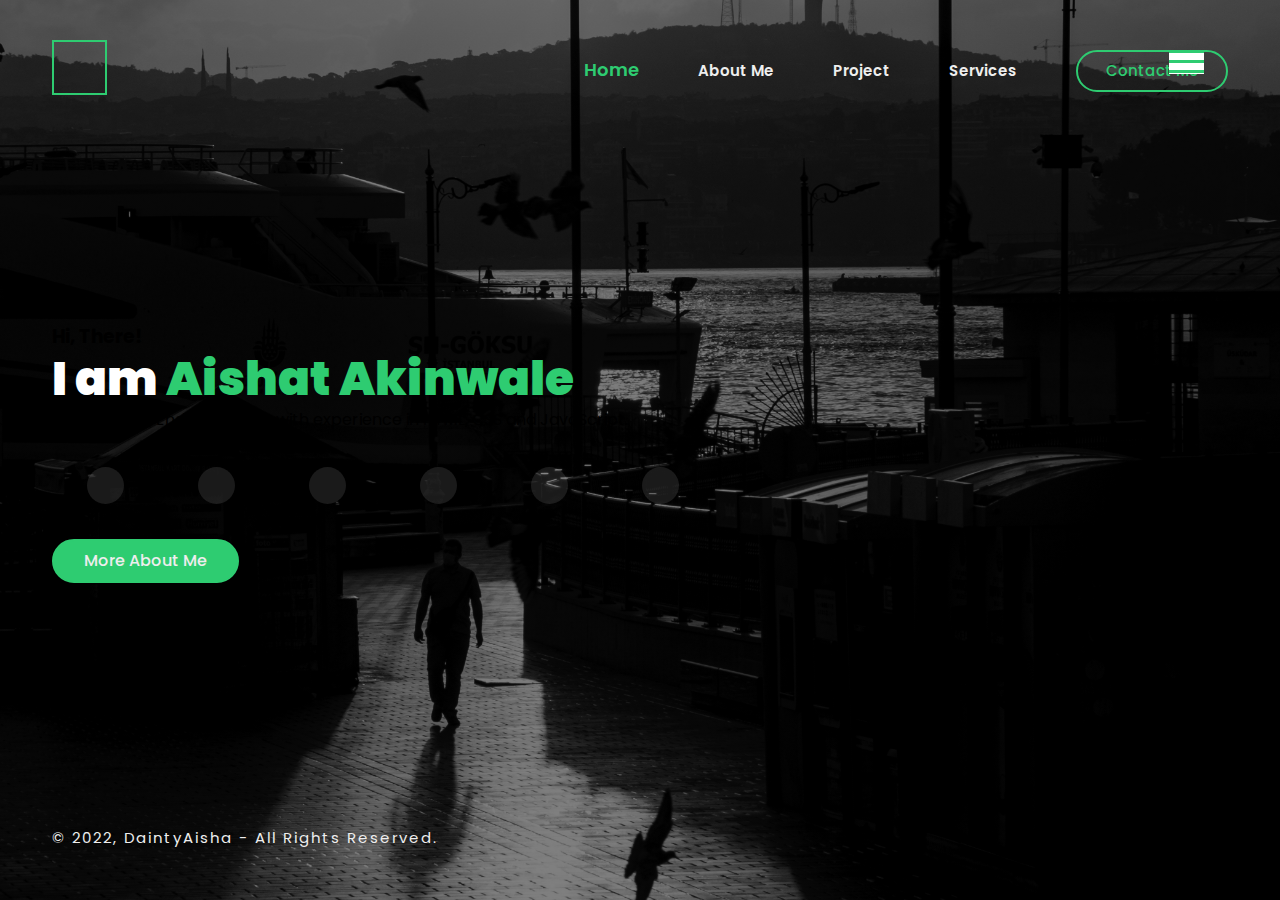
==== index.html @ 30519022 "first commit" ====
<!DOCTYPE html>
<html lang="en">
<head>
    <meta charset="UTF-8">
    <meta http-equiv="X-UA-Compatible" content="IE=edge">
    <meta name="viewport" content="width=device-width, initial-scale=1.0">
    <title>Aisha's Portfolio</title>
    <link rel="stylesheet" href="style.css">
    <link rel="preconnect" href="https://fonts.googleapis.com">
<link rel="preconnect" href="https://fonts.gstatic.com" crossorigin>
<link href="https://fonts.googleapis.com/css2?family=Poppins:wght@100;200;300;400;500;600;700;800;900&display=swap" rel="stylesheet">
<link rel="stylesheet" href="https://cdnjs.cloudflare.com/ajax/libs/font-awesome/6.2.0/css/all.min.css" integrity="sha512-xh6O/CkQoPOWDdYTDqeRdPCVd1SpvCA9XXcUnZS2FmJNp1coAFzvtCN9BmamE+4aHK8yyUHUSCcJHgXloTyT2A==" crossorigin="anonymous" referrerpolicy="no-referrer" />
</head>
<body>
    <!--
       <div>
        <ul id="navbar">
            <li><a class="active" href="index.html">Home</a></li>
            <li><a href="#">About Me</a></li>
            <li><a href="#">Projects</a></li>
            <li><a href="#">Services</a></li>
            <li><a href="#">Contact</a></li>
        </ul>
        
    <footer class="section-p1">
        <div class="col">
            <img class="logo" >
            <h4>Contact</h4>
            <p><stong>Address:</stong> Ibadan, Oyo State, Nigeria</p>
            <p><stong>Phone:</strong>+234 123 4567 000 /(+91)01 2345 6789</p>
            <p><stong>Hours:</stong> 10:00 - 18:00.Mon - Sat</p>
            <div class="follow">
                <h4>Follow Us</h4>
                <div class="icon">
                    <i class="fa-brands fa-facebook-f"></i>
                    <i class="fa-brands fa-twitter"></i>
                    <i class="fa-brands fa-instagram"></i>
                    <i class="fa-brands fa-pinterest-p"></i>
                    <i class="fa-brands fa-youtube"></i>
                </div>
            </div>
        </div>
       
        <div class="copyright">
            <p> &copy; 2022, DaintyAishaPortfolio</p>
        </div>
   </footer>
    -->
       
         
    <section class="hero">
        <div class="main-width">
            <header>
                <div class="logo">
                    <i class="fas fa -e"></i>
                </div>
                <nav>
                    <div class="nav-bar">
                        <span></span>
                        <span></span>
                        <span></span>
                    </div>
                    <ul class="nav-list">
                        <li><a class="active" href="#">Home</a></li>
                        <li><a href="#">About Me</a></li>
                        <li><a href="#">Project</a></li>
                        <li><a href="#">Services</a></li>
                        <li class="btn"><a href="#">Contact Me</a></li>
                    </ul>
                </nav>
            </header>
            <main>
                <div class="container">
                    <div class="hero-text">
                        <h3>Hi, There!</h3>
                        <h1>I am <span>Aishat Akinwale</span></h1>
                        <p>I am a Front-End Devoloper with experience in HTML, CSS and JavaScript.</p>
                        <div class="social">
                            <a href="#"><i class="fa-brands fa-square-facebook"></i></a>
                            <a href="https://twitter.com/akinwale_aishat"><i class="fa-brands fa-twitter"></i></a>
                            <a href="#"><i class="fa-brands fa-square-instagram"></i></a>
                            <a href="https://www.linkedin.com/in/aishat-akinwale-58b2381a0/"><i class="fa-brands fa-linkedin"></i></a>
                            <a href="https://github.com/DaintyAishat"><i class="fa-brands fa-square-github"></i></a>
                            <a href="https://https://codepen.io/daintyaishat/"><i class="fa-brands fa-codepen"></i></a> 
                        </div>
                        <button type="button">More About Me</button>
                    </div> 
           
                </div>
            </main>
            <footer>
                <div class="bottom">  
                    <p>&copy; 2022, DaintyAisha - All Rights Reserved.</p>
                </div>
            </footer>
        </div>
    </section>
 
</body>
</html>
---- style.css ----
/*@import url('https://fonts.googleapis.com/css2?family=Spartan:wght2@100;200;300;400;500;600;700;800;900&display=swap');
*{
    margin: 0;
    padding: 0;
    box-sizing: border-box;
    font-family: 'Spartan', sans-serif;
}
.section-p1{
    padding: 40px 80px;
}
.section-m1{
    margin: 40px 0px;
}
button.normal{
    font-size: 14px;
    font-weight: 600;
    padding: 15px 30px;
    color: #000;
    background-color: #fff;
    border-radius: 4px;
    border: none;
    outline: none;
    cursor: pointer;
    transition: 0.2s;
}
body{
    width: 100%;
}
*/
/*header{
    display: flex;
    align-items: center;
    justify-content: space-between;
    padding: 20px 80px;
    background-color: #e3e6f3;
    box-shadow: 0 5px 15px rgba(0, 0, 0, 0.06);
    z-index: 999;
    position: sticky;
    top: 0;
    left: 0;
}
#navbar{
    display: flex;
    align-items: center;
    justify-content: center;

}
#navbar li{
    list-style: none;
    padding: 0 20px;
    position: relative;
}
#navbar li a{
    text-decoration: none;
    font-size: 16px;
    font-weight: 600;
    color: #1a1a1a;
    transition: 0.3s ease;
}
#navbar li a:hover,
#navbar li a.active{
    color: #088178;
}
#navbar li a.active::after,
#navbar li a:hover::after {
    content: "";
    width: 30%;
    height: 2px;
    background: #088178;
    position: absolute;
    bottom: -4px;
    left: 20px;
}

footer .col{
    display: flex;
   flex-direction: column;
   align-items: flex-start;
   margin-bottom: 20px;
   flex-grow: 1;
}

footer h4{
    font-size: 14px;
    padding-bottom: 20px;
}
footer p{
    font-size: 13px;
    padding-bottom: 20px;
    margin: 0 0 8px 0;
}
footer a{
    text-decoration: none;
    font-size: 13px;
    color: #222;
    margin-bottom: 10px;
    
}
footer .follow{
    margin-top: 20px;

}
footer .follow i{
    color: #465b52;
    padding-right: 6px;
    cursor: pointer;
}

 footer .follow i:hover,
  footer a:hover{
    color: #088178;
 }
*/

*{
    padding: 0;
    margin: 0;
    box-sizing: border-box;
    font-family: 'Poppins', sans-serif;
    text-decoration: none;
}

body {
    overflow-x: hidden;
}
.main-width {
    width: 1280px;
    max-width: 95%;
    margin: 0 auto;
    padding: 0px 20px;
    z-index: 999;
    position: sticky;
    top: 0;
    left: 0;
}
.hero {
    width: 100%;
    height: 100%;
    min-height: 100vh;
    background: linear-gradient(rgba(0, 0, 0, 0.5 ), rgba(0, 0, 0, 0.5)), url('background.jpg');
    background-size: cover;
    background-position: center;
    position: relative;
}
header{
    padding: 40px 0 30px;
    display: flex;
    flex-wrap: nowrap;
    align-items: center;
    justify-content: space-between;
}
.logo i{
    height: 55px;
    width: 55px;
    background: transparent;
    border: 2px solid #2ecc71;
    color: #2ecc71;
    display: inline-flex;
    align-items: center;
    justify-content: center;
    font-size: 20px;
    cursor: pointer;
}

nav {
    position: relative;
}
nav .nav-bar{
    width: 35px;
    height: 24px;
    right: 24px;
    z-index: 5;
    background: white;
    position: absolute;
    cursor: pointer;
}
nav .nav-bar span {
    display: block;
    background: #2ecc71;
    width: 100%;
    height: 3px;
    transition: .3s;
    transition-property: transform, opacity-;
}
nav .nav-bar span:nth-child(2){
    margin: 7px 0px;
}
nav .nav-list{
    list-style: none;
}
nav .nav-list li {
    display: inline-block;
}
nav .nav-list li a {
    display: inline-block;
    color: #eee;
    margin-left: 55px;
    font-size: 15px;
    font-weight: 600;
}
nav .nav-list li a.active {
    color: #2ecc71;
    font-size: 18px;
}
nav .nav-list li:not(:last-child) a:hover{
    color: #2ecc71;
    transition: .4s;
}
nav .nav-list li.btn a {
    display: inline-block;
    background: transparent;
    border: 2px solid #2ecc71;
    padding: 9px 28px;
    border-radius: 30px;
    line-height: 1.3;
    color: #2ecc71;
    font-weight: 500;
}
nav .nav-list li.btn:hover a {
    background: #2ecc71;
    color: #fff;
    border: 2px solid transparent;
}


.container{
    padding-top: 190px;
}
.container .hero-text {
    margin-bottom: 40px;
}
.container .hero-text h1 {
    color: #fff;
    font-size: 47px;
    font-weight: 900;
    line-height: 1.2;
    margin: 20px px 20px;
}
span{
    color: #2ecc71;
}
.container.hero-text h3 {
    color: #eee;
    font-weight: 400;
    font-size: 17px;
}
.container.hero-text p {
    width: 440px;
    line-height: 1.5;
    margin-bottom: 30px;
    color: #eee;
}
.social a {
    width: 37px;
    height: 37px;
    border-radius: 50%;
    display: inline-flex;
    align-items: center;
    justify-content: center;
    font-size: 17px;
    cursor: pointer;
    margin-right: 20px;
    background-color: rgba(255, 255, 255, .1);
    margin: 35px;
}
.social a:hover {
    transform: scale(1.1);
    background: #2ecc71;
    transition: .4s;
}
.container .hero-text button {
    color: #eee;
    background: #2ecc71;
    font-size: 16px;
    font-weight: 500;
    line-height: 24px;
    padding: 8px 30px;
    border:2px solid #2ecc71;
    border-radius: 30px;
    cursor: pointer;
}
.container .hero-text button:hover{
    background: transparent;
    border: 2px solid #2ecc71;
    transition: .4s;
}
footer .bottom {
    margin-top: 243px;
    padding-bottom: 40px;

}
footer .bottom p {
    color: #eee;
    letter-spacing: 2px;
    font-size: 15px;
}
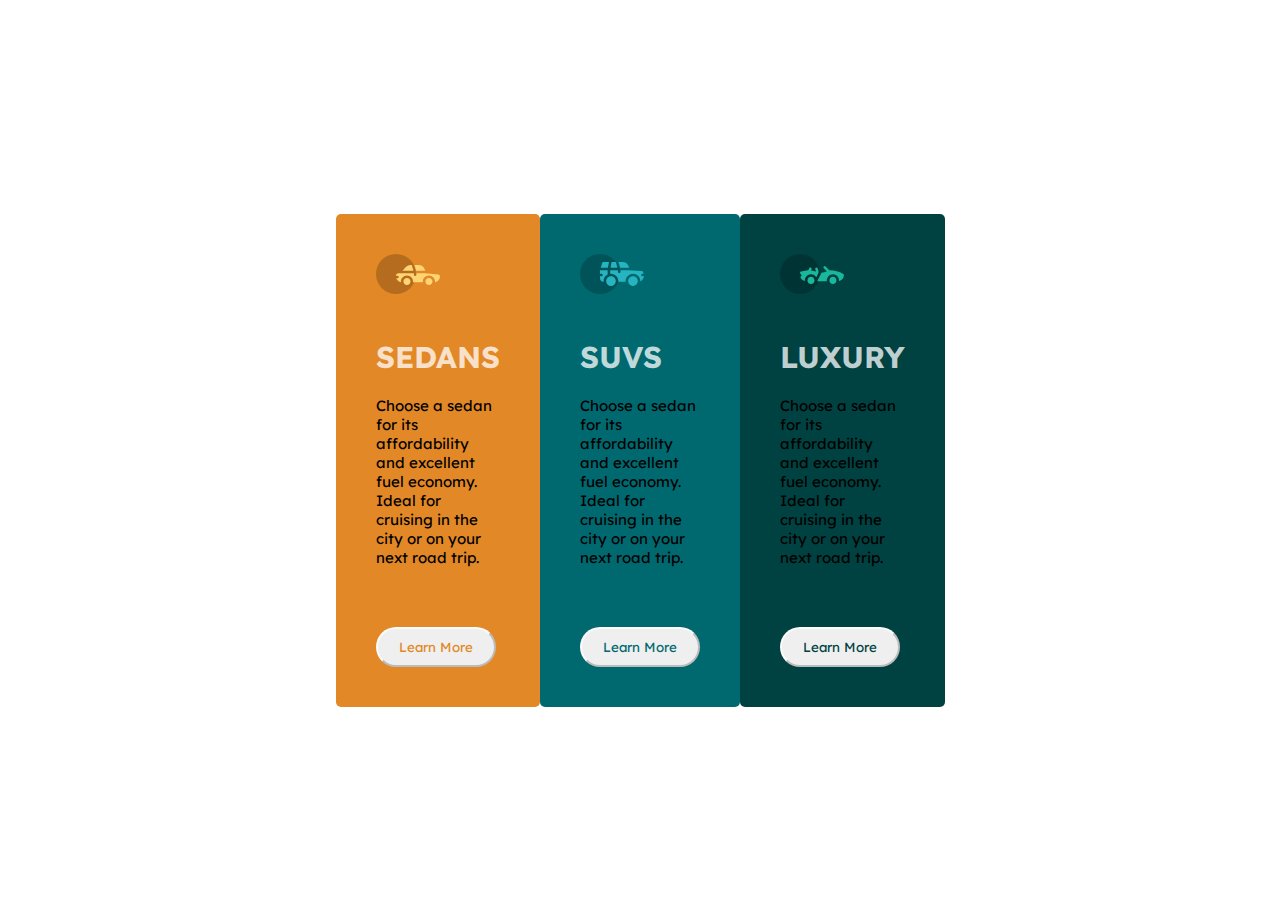
==== commit 17d8e9d8: "Add files via upload" ====
--- a/index.html
+++ b/index.html
@@ -1,100 +1,77 @@
 <!DOCTYPE html>
 <html lang="en">
+
 <head>
-    <meta charset="UTF-8">
-    <meta http-equiv="X-UA-Compatible" content="IE=edge">
-    <meta name="viewport" content="width=device-width, initial-scale=1.0">
-    <title>Aisha's Portfolio</title>
-    <link rel="stylesheet" href="style.css">
-    <link rel="preconnect" href="https://fonts.googleapis.com">
+  <meta charset="UTF-8">
+  <meta http-equiv="X-UA-Compatible" content="IE=edge">
+  <meta name="viewport" content="width=device-width, initial-scale=1.0">
+  <title>Flex-box</title>
+  <link rel="stylesheet" href="style.css">
+<link rel="preconnect" href="https://fonts.googleapis.com">
 <link rel="preconnect" href="https://fonts.gstatic.com" crossorigin>
-<link href="https://fonts.googleapis.com/css2?family=Poppins:wght@100;200;300;400;500;600;700;800;900&display=swap" rel="stylesheet">
-<link rel="stylesheet" href="https://cdnjs.cloudflare.com/ajax/libs/font-awesome/6.2.0/css/all.min.css" integrity="sha512-xh6O/CkQoPOWDdYTDqeRdPCVd1SpvCA9XXcUnZS2FmJNp1coAFzvtCN9BmamE+4aHK8yyUHUSCcJHgXloTyT2A==" crossorigin="anonymous" referrerpolicy="no-referrer" />
+<link href="https://fonts.googleapis.com/css2?family=Big+Shoulders+Display:wght@700&family=Lexend+Deca&display=swap" rel="stylesheet">
 </head>
+
 <body>
-    <!--
-       <div>
-        <ul id="navbar">
-            <li><a class="active" href="index.html">Home</a></li>
-            <li><a href="#">About Me</a></li>
-            <li><a href="#">Projects</a></li>
-            <li><a href="#">Services</a></li>
-            <li><a href="#">Contact</a></li>
-        </ul>
-        
-    <footer class="section-p1">
-        <div class="col">
-            <img class="logo" >
-            <h4>Contact</h4>
-            <p><stong>Address:</stong> Ibadan, Oyo State, Nigeria</p>
-            <p><stong>Phone:</strong>+234 123 4567 000 /(+91)01 2345 6789</p>
-            <p><stong>Hours:</stong> 10:00 - 18:00.Mon - Sat</p>
-            <div class="follow">
-                <h4>Follow Us</h4>
-                <div class="icon">
-                    <i class="fa-brands fa-facebook-f"></i>
-                    <i class="fa-brands fa-twitter"></i>
-                    <i class="fa-brands fa-instagram"></i>
-                    <i class="fa-brands fa-pinterest-p"></i>
-                    <i class="fa-brands fa-youtube"></i>
-                </div>
-            </div>
-        </div>
-       
-        <div class="copyright">
-            <p> &copy; 2022, DaintyAishaPortfolio</p>
-        </div>
-   </footer>
-    -->
-       
-         
-    <section class="hero">
-        <div class="main-width">
-            <header>
-                <div class="logo">
-                    <i class="fas fa -e"></i>
-                </div>
-                <nav>
-                    <div class="nav-bar">
-                        <span></span>
-                        <span></span>
-                        <span></span>
-                    </div>
-                    <ul class="nav-list">
-                        <li><a class="active" href="#">Home</a></li>
-                        <li><a href="#">About Me</a></li>
-                        <li><a href="#">Project</a></li>
-                        <li><a href="#">Services</a></li>
-                        <li class="btn"><a href="#">Contact Me</a></li>
-                    </ul>
-                </nav>
-            </header>
-            <main>
-                <div class="container">
-                    <div class="hero-text">
-                        <h3>Hi, There!</h3>
-                        <h1>I am <span>Aishat Akinwale</span></h1>
-                        <p>I am a Front-End Devoloper with experience in HTML, CSS and JavaScript.</p>
-                        <div class="social">
-                            <a href="#"><i class="fa-brands fa-square-facebook"></i></a>
-                            <a href="https://twitter.com/akinwale_aishat"><i class="fa-brands fa-twitter"></i></a>
-                            <a href="#"><i class="fa-brands fa-square-instagram"></i></a>
-                            <a href="https://www.linkedin.com/in/aishat-akinwale-58b2381a0/"><i class="fa-brands fa-linkedin"></i></a>
-                            <a href="https://github.com/DaintyAishat"><i class="fa-brands fa-square-github"></i></a>
-                            <a href="https://https://codepen.io/daintyaishat/"><i class="fa-brands fa-codepen"></i></a> 
-                        </div>
-                        <button type="button">More About Me</button>
-                    </div> 
-           
-                </div>
-            </main>
-            <footer>
-                <div class="bottom">  
-                    <p>&copy; 2022, DaintyAisha - All Rights Reserved.</p>
-                </div>
-            </footer>
-        </div>
-    </section>
- 
+  <main>
+    <div class="col1" style="background-color:hsl(31, 77%, 52%) ;">
+      <div class="svg">
+        <svg width="64" height="40" xmlns="http://www.w3.org/2000/svg">
+          <g fill="none" fill-rule="evenodd">
+            <circle fill="#000" opacity=".201" cx="20" cy="20" r="20" />
+            <path
+              d="M52.936 24.11c1.942 0 3.517 1.542 3.517 3.445 0 1.903-1.575 3.445-3.517 3.445s-3.516-1.542-3.516-3.445c0-1.903 1.574-3.445 3.516-3.445zm-21.957 0c1.942 0 3.517 1.542 3.517 3.445 0 1.903-1.575 3.445-3.517 3.445s-3.516-1.542-3.516-3.445c0-1.903 1.574-3.445 3.516-3.445zm6.948-4.848v1.429c0 .716.61 1.293 1.348 1.259a1.295 1.295 0 001.225-1.295v-1.393h8.256l13.483 1.313c.956.093 1.676.881 1.676 1.814 0 2.89-2.126 5.303-4.926 5.819.397-3.557-2.458-6.62-6.053-6.62-3.646 0-6.504 3.14-6.039 6.723h-9.879c.466-3.588-2.397-6.722-6.039-6.722-3.595 0-6.45 3.062-6.052 6.62-2.14-.398-3.916-1.912-4.61-3.931h1.142c.731 0 1.32-.598 1.285-1.322-.033-.678-.629-1.2-1.322-1.2H20v-.251c0-1.274 1.066-2.243 2.306-2.243h15.62zM42.59 11c2.645 0 4.99 1.556 5.972 3.963l.726 1.779H40.17L38.413 11h4.178zm-6.865 0l1.758 5.741H26.505l3.357-3.654A6.502 6.502 0 0134.644 11h1.082z"
+              fill="#FFD473" fill-rule="nonzero" />
+          </g>
+        </svg>
+      </div>
+      <div>
+        <h1>Sedans</h1>
+        <p>Choose a sedan for its affordability and excellent fuel economy. Ideal for cruising in the city or on your
+          next road trip.</p>
+        <input type="submit" name="submit" value="Learn More" style="color:hsl(31, 77%, 52%)">
+
+      </div>
+    </div>
+    <div class="col2 " style="background-color:hsl(184, 100%, 22%) ;">
+      <div class="svg">
+        <svg width="64" height="40" xmlns="http://www.w3.org/2000/svg">
+          <g fill="none" fill-rule="evenodd">
+            <circle fill="#000" opacity=".201" cx="20" cy="20" r="20" />
+            <path
+              d="M31.002 22.358c2.917 0 5.18 2.593 4.762 5.506a4.828 4.828 0 01-2.962 3.778 4.797 4.797 0 01-5.3-1.165c-1.188-1.26-1.235-2.613-1.263-2.613-.42-2.924 1.857-5.506 4.763-5.506zm22 0c3.457 0 5.798 3.567 4.41 6.744A4.816 4.816 0 0152.3 31.94a4.826 4.826 0 01-4.06-4.077c-.42-2.915 1.846-5.506 4.762-5.506zm-15.04-6.083v1.462a1.29 1.29 0 001.352 1.29c.693-.033 1.227-.631 1.227-1.326v-1.426h8.3l13.056.716a1.29 1.29 0 011.164.917c.27.895.446 1.477.563 1.87h-1.047c-.694 0-1.291.534-1.324 1.228a1.29 1.29 0 001.288 1.352h1.445c-.164 2.225-1.57 4.193-3.6 5.05.13-4.212-3.255-7.63-7.384-7.63-4.317 0-7.762 3.718-7.358 8.086h-7.285c.43-4.655-3.503-8.531-8.131-8.046v-3.543h7.734zm-10.312 0v4.308a7.4 7.4 0 00-4.006 7.274 3.874 3.874 0 01-3.642-3.864v-1.635h1.46a1.29 1.29 0 000-2.58h-1.461v-3.213l.003-.29h7.646zm14.986-8.196c2.65 0 5 1.592 5.984 4.055l.63 1.579a5.525 5.525 0 01-.065-.004l-.026-.002-.034-.002-.022-.002a4.178 4.178 0 00-.224-.006l-.098-.001h-.039l-.136-.001h-.052l-.326-.001H40.211L38.528 8.08zm-13.632 0l-1.122 5.616h-7.144l1.47-4.71a1.29 1.29 0 011.231-.906h5.565zm6.832 0l1.683 5.615h-7.007l1.121-5.615h4.203z"
+              fill="#26B5C0" fill-rule="nonzero" />
+          </g>
+        </svg>
+      </div>
+      <div>
+        <h1>SUVS</h1>
+        <p>Choose a sedan for its affordability and excellent fuel economy. Ideal for cruising in the city or on your
+          next road trip.</p>
+        <input type="submit" name="submit" value="Learn More" style="color:hsl(184, 100%, 22%) ">
+
+      </div>
+    </div>
+    <div class="col3" style="background-color: hsl(179, 100%, 13%) ;">
+      <div class="svg">
+        <svg width="64" height="40" xmlns="http://www.w3.org/2000/svg">
+          <g fill="none" fill-rule="evenodd">
+            <circle fill="#000" opacity=".201" cx="20" cy="20" r="20" />
+            <path
+              d="M30.98 22.835c1.941 0 3.516 1.604 3.516 3.583 0 1.978-1.575 3.582-3.517 3.582s-3.516-1.604-3.516-3.582c0-1.979 1.574-3.583 3.516-3.583zm21.956 0c1.942 0 3.517 1.604 3.517 3.583 0 1.978-1.575 3.582-3.517 3.582s-3.516-1.604-3.516-3.582c0-1.979 1.574-3.583 3.516-3.583zm-9.143-10.45a1.27 1.27 0 011.819 0l3.715 3.784c4.444-.115 9.7 1.142 13.964 3.753.387.237.624.664.624 1.124 0 3.006-2.126 5.514-4.926 6.05.397-3.698-2.458-6.882-6.053-6.882-3.646 0-6.504 3.264-6.039 6.99h-9.669c.76-1.544.993-2.026 1.337-2.711l.082-.162c.421-.835 1.056-2.07 2.883-5.65 1.68-.023 3.47-.408 5.247-1.403l-2.984-3.04a1.328 1.328 0 010-1.854zm-7.68 1.064c.683-.2 1.395.202 1.592.898l.749 2.652a3.46 3.46 0 01-.247 2.51l-1.733 3.395-.216.424c-1.07-1.89-3.06-3.114-5.279-3.114-3.595 0-6.45 3.184-6.052 6.885-1.832-.347-3.414-1.537-4.278-3.276a1.331 1.331 0 01.117-1.376l.955-1.303-1.325-1.295c-.751-.735-.376-2.024.64-2.231l6.614-1.346.13-.026c.092-.019.145-.03.157-.031.314-.146 1.07-.591 1.07-1.506 0-.734.592-1.327 1.316-1.31.712.016 1.268.662 1.256 1.388a4.11 4.11 0 01-.348 1.611 22.69 22.69 0 014.7 1.146l-.7-2.473a1.314 1.314 0 01.882-1.622z"
+              fill="#19B89D" fill-rule="nonzero" />
+          </g>
+        </svg>
+      </div>
+      <div>
+        <h1>Luxury</h1>
+        <p>Choose a sedan for its affordability and excellent fuel economy. Ideal for cruising in the city or on your
+          next road trip.</p>
+        <input type="submit" name="submit" value="Learn More" style="color: hsl(179, 100%, 13%)">
+
+      </div>
+    </div>
+  </main>
 </body>
+
 </html>--- a/style.css
+++ b/style.css
@@ -1,296 +1,78 @@
-/*@import url('https://fonts.googleapis.com/css2?family=Spartan:wght2@100;200;300;400;500;600;700;800;900&display=swap');
-*{
-    margin: 0;
-    padding: 0;
-    box-sizing: border-box;
-    font-family: 'Spartan', sans-serif;
+html, body {
+  height: 100%;
+  width: 100%;
 }
-.section-p1{
-    padding: 40px 80px;
-}
-.section-m1{
-    margin: 40px 0px;
-}
-button.normal{
-    font-size: 14px;
-    font-weight: 600;
-    padding: 15px 30px;
-    color: #000;
-    background-color: #fff;
-    border-radius: 4px;
-    border: none;
-    outline: none;
-    cursor: pointer;
-    transition: 0.2s;
+*{box-sizing: border-box;
+  margin: 0;
+  padding: 0;
+  font-family: 'Big Shoulders Display', cursive;
+font-family: 'Lexend Deca', sans-serif;
 }
 body{
-    width: 100%;
-}
-*/
-/*header{
     display: flex;
     align-items: center;
-    justify-content: space-between;
-    padding: 20px 80px;
-    background-color: #e3e6f3;
-    box-shadow: 0 5px 15px rgba(0, 0, 0, 0.06);
-    z-index: 999;
-    position: sticky;
-    top: 0;
-    left: 0;
+    font-size: 15px;
+    flex-wrap: nowrap;
+    align-content: space-around;
+    justify-content: center;
+    margin: auto;
+    width: 65%;
+    height: 100vh;
+    padding: 10px;
+    border-radius: 10px;
 }
-#navbar{
-    display: flex;
-    align-items: center;
+.col1, .col2, .col3 {
+border-radius: 5px;
+padding-left: 20px;
+padding-right: 20px;
+}
+main{
+  display: flex;
+  align-items: center;
+    font-size: 15px;
+    flex-wrap: nowrap;
+    align-content: space-around;
     justify-content: center;
-
+    margin: auto;
+    width: 65%;
+    height: 100vh;
+    padding: 10px;
+    border-radius: 10px;
 }
-#navbar li{
-    list-style: none;
-    padding: 0 20px;
-    position: relative;
+main div{
+  padding: 20px;
 }
-#navbar li a{
-    text-decoration: none;
-    font-size: 16px;
-    font-weight: 600;
-    color: #1a1a1a;
-    transition: 0.3s ease;
+input{
+  border-radius: 20px;
+  width: 120px;
+  height: 40px;
+  margin-top: 60px;
+  cursor: pointer;
+  border-color: hsla(0, 0%, 100%, 0.75);
 }
-#navbar li a:hover,
-#navbar li a.active{
-    color: #088178;
+  input[type=submit] :hover {
+  color: ;
 }
-#navbar li a.active::after,
-#navbar li a:hover::after {
-    content: "";
-    width: 30%;
-    height: 2px;
-    background: #088178;
-    position: absolute;
-    bottom: -4px;
-    left: 20px;
+  
+.col1 input:hover{
+  background-color: hsl(31, 77%, 52%);
+  color: hsla(0, 0%, 100%, 0.75) #fff;
+  
 }
-
-footer .col{
-    display: flex;
-   flex-direction: column;
-   align-items: flex-start;
-   margin-bottom: 20px;
-   flex-grow: 1;
+.col2 input:hover{
+  background-color: hsl(184, 100%, 22%);
+  color: hsla(0, 0%, 100%, 0.75) #fff;
 }
-
-footer h4{
-    font-size: 14px;
-    padding-bottom: 20px;
+.col3 input:hover{
+  background-color: hsl(179, 100%, 13%);
+  color: white;
 }
-footer p{
-    font-size: 13px;
-    padding-bottom: 20px;
-    margin: 0 0 8px 0;
+h1{
+  text-transform: uppercase;
+  color: hsla(0, 0%, 100%, 0.75);
+  margin-bottom: 20px;
+  font-weight: 700;
 }
-footer a{
-    text-decoration: none;
-    font-size: 13px;
-    color: #222;
-    margin-bottom: 10px;
-    
-}
-footer .follow{
-    margin-top: 20px;
-
-}
-footer .follow i{
-    color: #465b52;
-    padding-right: 6px;
-    cursor: pointer;
-}
-
- footer .follow i:hover,
-  footer a:hover{
-    color: #088178;
- }
-*/
-
-*{
-    padding: 0;
-    margin: 0;
-    box-sizing: border-box;
-    font-family: 'Poppins', sans-serif;
-    text-decoration: none;
-}
-
-body {
-    overflow-x: hidden;
-}
-.main-width {
-    width: 1280px;
-    max-width: 95%;
-    margin: 0 auto;
-    padding: 0px 20px;
-    z-index: 999;
-    position: sticky;
-    top: 0;
-    left: 0;
-}
-.hero {
-    width: 100%;
-    height: 100%;
-    min-height: 100vh;
-    background: linear-gradient(rgba(0, 0, 0, 0.5 ), rgba(0, 0, 0, 0.5)), url('background.jpg');
-    background-size: cover;
-    background-position: center;
-    position: relative;
-}
-header{
-    padding: 40px 0 30px;
-    display: flex;
-    flex-wrap: nowrap;
-    align-items: center;
-    justify-content: space-between;
-}
-.logo i{
-    height: 55px;
-    width: 55px;
-    background: transparent;
-    border: 2px solid #2ecc71;
-    color: #2ecc71;
-    display: inline-flex;
-    align-items: center;
-    justify-content: center;
-    font-size: 20px;
-    cursor: pointer;
-}
-
-nav {
-    position: relative;
-}
-nav .nav-bar{
-    width: 35px;
-    height: 24px;
-    right: 24px;
-    z-index: 5;
-    background: white;
-    position: absolute;
-    cursor: pointer;
-}
-nav .nav-bar span {
-    display: block;
-    background: #2ecc71;
-    width: 100%;
-    height: 3px;
-    transition: .3s;
-    transition-property: transform, opacity-;
-}
-nav .nav-bar span:nth-child(2){
-    margin: 7px 0px;
-}
-nav .nav-list{
-    list-style: none;
-}
-nav .nav-list li {
-    display: inline-block;
-}
-nav .nav-list li a {
-    display: inline-block;
-    color: #eee;
-    margin-left: 55px;
-    font-size: 15px;
-    font-weight: 600;
-}
-nav .nav-list li a.active {
-    color: #2ecc71;
-    font-size: 18px;
-}
-nav .nav-list li:not(:last-child) a:hover{
-    color: #2ecc71;
-    transition: .4s;
-}
-nav .nav-list li.btn a {
-    display: inline-block;
-    background: transparent;
-    border: 2px solid #2ecc71;
-    padding: 9px 28px;
-    border-radius: 30px;
-    line-height: 1.3;
-    color: #2ecc71;
-    font-weight: 500;
-}
-nav .nav-list li.btn:hover a {
-    background: #2ecc71;
-    color: #fff;
-    border: 2px solid transparent;
-}
-
-
-.container{
-    padding-top: 190px;
-}
-.container .hero-text {
-    margin-bottom: 40px;
-}
-.container .hero-text h1 {
-    color: #fff;
-    font-size: 47px;
-    font-weight: 900;
-    line-height: 1.2;
-    margin: 20px px 20px;
-}
-span{
-    color: #2ecc71;
-}
-.container.hero-text h3 {
-    color: #eee;
-    font-weight: 400;
-    font-size: 17px;
-}
-.container.hero-text p {
-    width: 440px;
-    line-height: 1.5;
-    margin-bottom: 30px;
-    color: #eee;
-}
-.social a {
-    width: 37px;
-    height: 37px;
-    border-radius: 50%;
-    display: inline-flex;
-    align-items: center;
-    justify-content: center;
-    font-size: 17px;
-    cursor: pointer;
-    margin-right: 20px;
-    background-color: rgba(255, 255, 255, .1);
-    margin: 35px;
-}
-.social a:hover {
-    transform: scale(1.1);
-    background: #2ecc71;
-    transition: .4s;
-}
-.container .hero-text button {
-    color: #eee;
-    background: #2ecc71;
-    font-size: 16px;
-    font-weight: 500;
-    line-height: 24px;
-    padding: 8px 30px;
-    border:2px solid #2ecc71;
-    border-radius: 30px;
-    cursor: pointer;
-}
-.container .hero-text button:hover{
-    background: transparent;
-    border: 2px solid #2ecc71;
-    transition: .4s;
-}
-footer .bottom {
-    margin-top: 243px;
-    padding-bottom: 40px;
-
-}
-footer .bottom p {
-    color: #eee;
-    letter-spacing: 2px;
-    font-size: 15px;
+p{
+  font-weight: 400;
 }